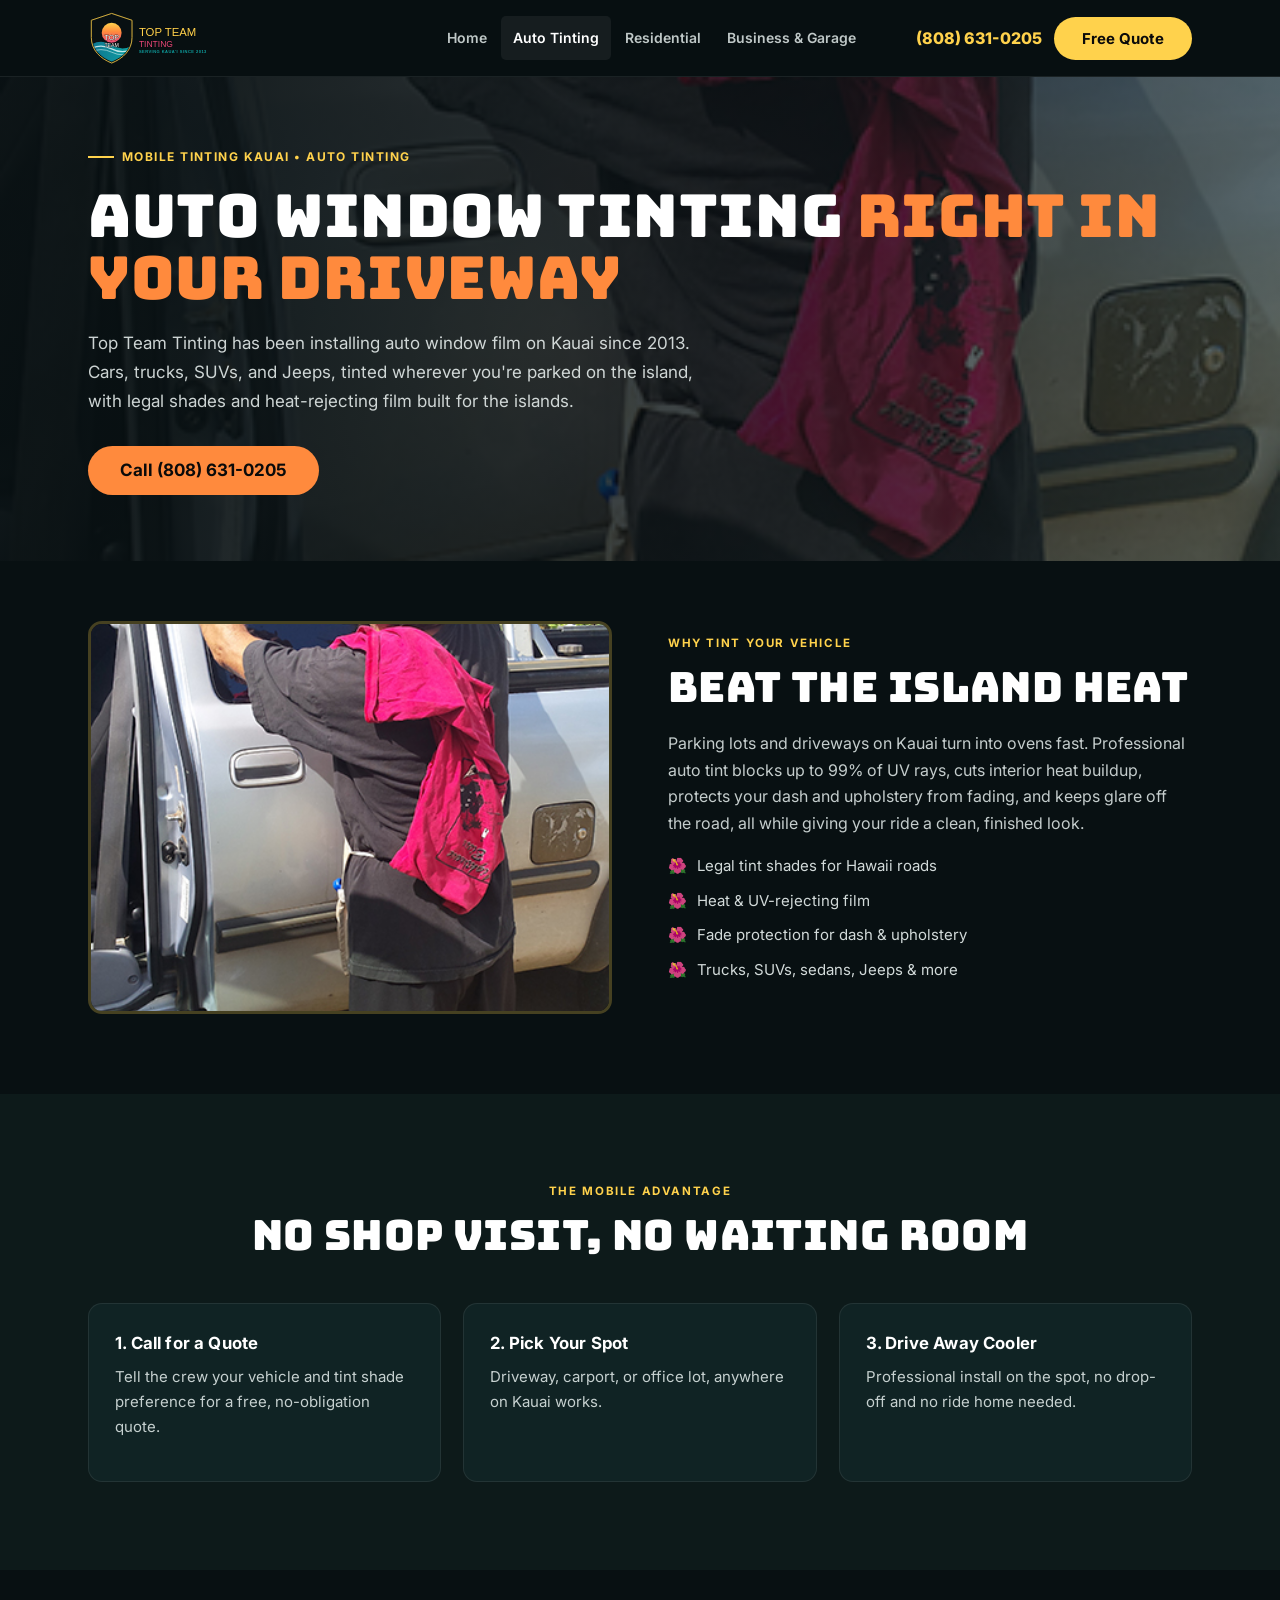
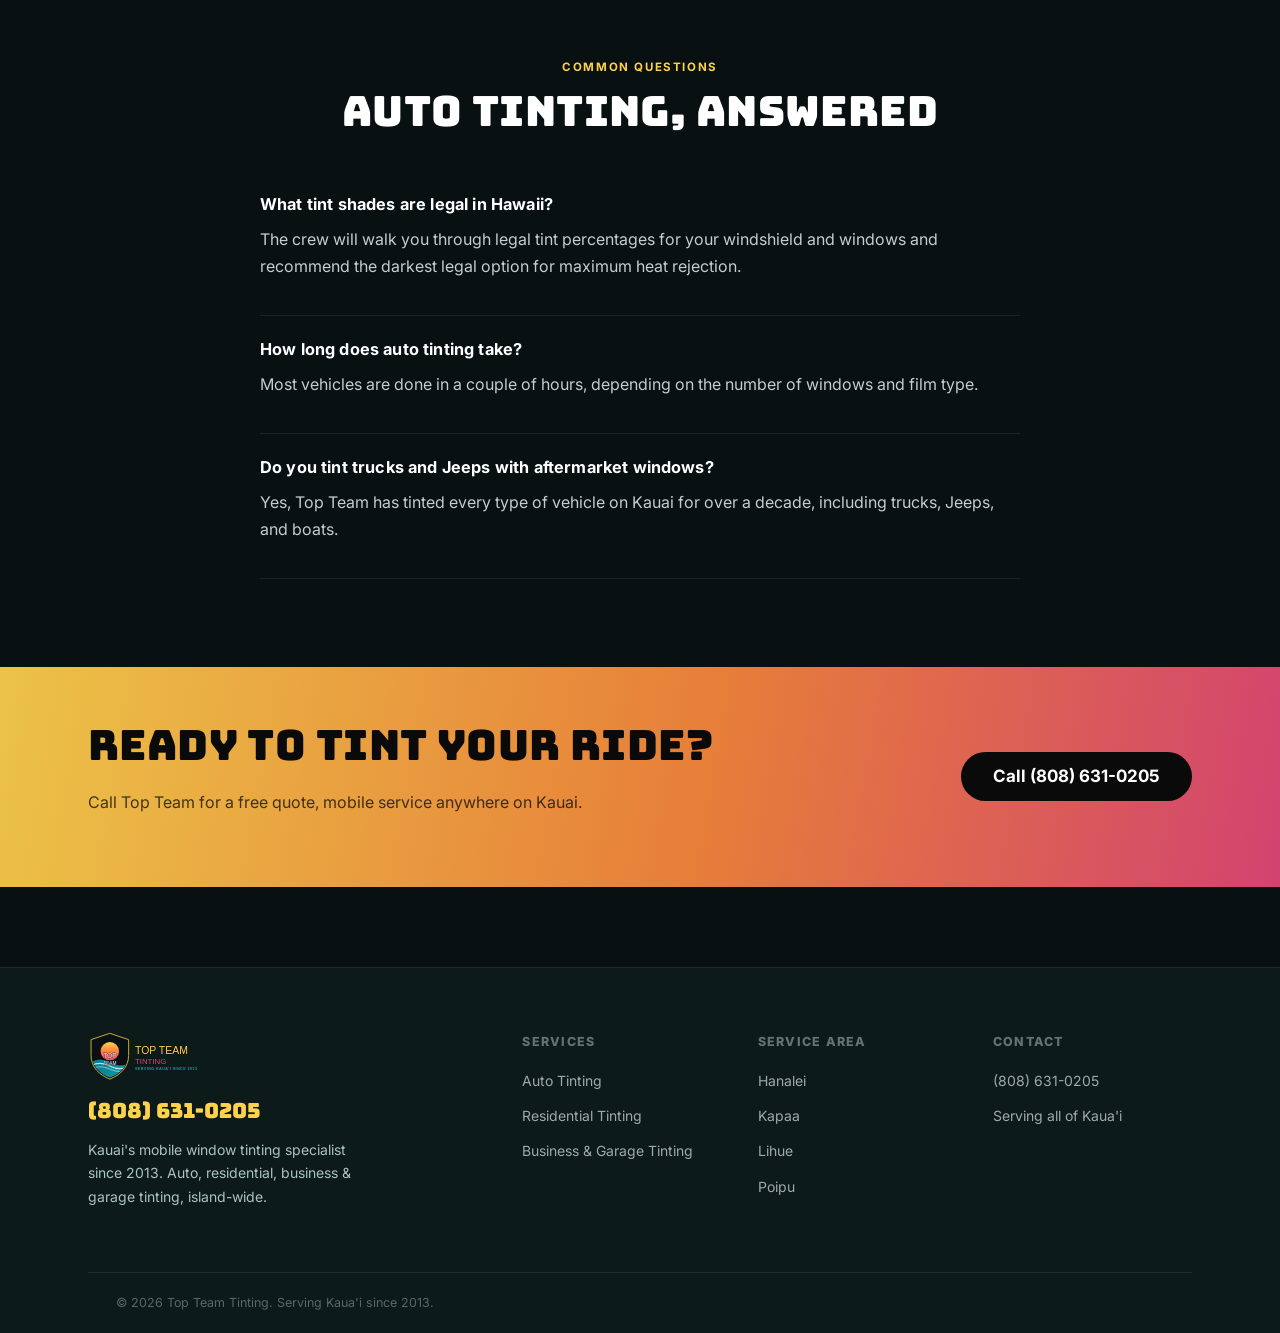
==== services/auto-window-tinting.html @ 68826d12 "Rebrand to Top Team Tinting (Kauai) Reuses the Mike's Mobile Tinting site build as a base: swaps bra" ====
<!DOCTYPE html>
<html lang="en">
<head>
<meta charset="UTF-8">
<meta name="viewport" content="width=device-width, initial-scale=1.0">
<title>Auto Window Tinting Kauai | Top Team Tinting</title>
<meta name="description" content="Mobile auto window tinting on Kauai. Cars, trucks, SUVs & Jeeps tinted in your driveway, island-wide. Free quote: (808) 631-0205.">
<link rel="canonical" href="https://topteamtinting.com/services/auto-window-tinting.html">
<link rel="icon" type="image/svg+xml" href="/images/logo.svg">
<link rel="preconnect" href="https://fonts.googleapis.com">
<link rel="preconnect" href="https://fonts.gstatic.com" crossorigin>
<link href="https://fonts.googleapis.com/css2?family=Bungee&family=Anton&family=Inter:wght@400;500;600;700;800&display=swap" rel="stylesheet">
<link rel="stylesheet" href="/css/site.css">
<script type="application/ld+json">{"@context":"https://schema.org","@type":"Service","serviceType":"Automotive Window Tinting","provider":{"@type":"LocalBusiness","name":"Top Team Tinting","telephone":"+18086310205"},"areaServed":"Kauai, Hawaii"}</script>
</head>
<body>

<nav class="nav">
  <div class="container nav-inner">
    <a href="/" class="logo"><img src="/images/logo.svg" alt="Top Team Tinting - Kauai"></a>
    <div class="nav-menu">
      <a href="/" class="nav-link">Home</a>
      <a href="/services/auto-window-tinting.html" class="nav-link active">Auto Tinting</a>
      <a href="/services/residential-window-tinting.html" class="nav-link">Residential</a>
      <a href="/services/commercial-garage-tinting.html" class="nav-link">Business &amp; Garage</a>
    </div>
    <div class="nav-right">
      <a href="tel:+18086310205" class="nav-phone">(808) 631-0205</a>
      <a href="tel:+18086310205" class="btn btn-gold">Free Quote</a>
    </div>
    <button class="menu-toggle" onclick="document.querySelector('.mobile-menu').classList.toggle('open')"><span></span><span></span><span></span></button>
  </div>
  <div class="mobile-menu">
    <a href="/" class="mob-link">Home</a>
    <a href="/services/auto-window-tinting.html" class="mob-link">Auto Tinting</a>
    <a href="/services/residential-window-tinting.html" class="mob-link">Residential Tinting</a>
    <a href="/services/commercial-garage-tinting.html" class="mob-link">Business &amp; Garage Tinting</a>
    <a href="tel:+18086310205" class="mob-phone">&#128222; (808) 631-0205</a>
  </div>
</nav>

<main>

<section class="hero" style="padding-bottom:40px">
  <div class="hero-bg" style="background-image:url('/images/mike-tinting-truck-kauai.jpg')"></div>
  <div class="hero-overlay"></div>
  <div class="container hero-in">
    <div class="eyebrow"><span></span>Mobile Tinting Kauai &bull; Auto Tinting</div>
    <h1>Auto Window Tinting <span class="hl">Right in Your Driveway</span></h1>
    <p class="hero-sub">Top Team Tinting has been installing auto window film on Kauai since 2013. Cars, trucks, SUVs, and Jeeps, tinted wherever you're parked on the island, with legal shades and heat-rejecting film built for the islands.</p>
    <div class="hero-btns">
      <a href="tel:+18086310205" class="btn btn-sunset btn-lg">Call (808) 631-0205</a>
    </div>
  </div>
</section>

<section class="service-block" style="padding:60px 0 80px">
  <div class="container">
    <div class="grid2">
      <div class="photo">
        <img src="/images/mike-tinting-truck-kauai.jpg" alt="Top Team Tinting applying mobile auto window tint to a truck on Kauai" loading="lazy">
      </div>
      <div>
        <span class="eyebrow-sm">Why Tint Your Vehicle</span>
        <h2>Beat the Island Heat</h2>
        <p>Parking lots and driveways on Kauai turn into ovens fast. Professional auto tint blocks up to 99% of UV rays, cuts interior heat buildup, protects your dash and upholstery from fading, and keeps glare off the road, all while giving your ride a clean, finished look.</p>
        <ul class="checks">
          <li>Legal tint shades for Hawaii roads</li>
          <li>Heat &amp; UV-rejecting film</li>
          <li>Fade protection for dash &amp; upholstery</li>
          <li>Trucks, SUVs, sedans, Jeeps &amp; more</li>
        </ul>
      </div>
    </div>
  </div>
</section>

<section class="section" style="background:var(--bg1)">
  <div class="container">
    <div style="text-align:center;margin-bottom:44px">
      <span class="eyebrow-sm">The Mobile Advantage</span>
      <h2>No Shop Visit, No Waiting Room</h2>
    </div>
    <div class="grid3">
      <div class="card"><h4>1. Call for a Quote</h4><p style="font-size:.9375rem">Tell the crew your vehicle and tint shade preference for a free, no-obligation quote.</p></div>
      <div class="card"><h4>2. Pick Your Spot</h4><p style="font-size:.9375rem">Driveway, carport, or office lot, anywhere on Kauai works.</p></div>
      <div class="card"><h4>3. Drive Away Cooler</h4><p style="font-size:.9375rem">Professional install on the spot, no drop-off and no ride home needed.</p></div>
    </div>
  </div>
</section>

<section class="section">
  <div class="container">
    <div style="text-align:center;margin-bottom:36px">
      <span class="eyebrow-sm">Common Questions</span>
      <h2>Auto Tinting, Answered</h2>
    </div>
    <div style="max-width:760px;margin:0 auto">
      <div class="faq-item"><h4>What tint shades are legal in Hawaii?</h4><p>The crew will walk you through legal tint percentages for your windshield and windows and recommend the darkest legal option for maximum heat rejection.</p></div>
      <div class="faq-item"><h4>How long does auto tinting take?</h4><p>Most vehicles are done in a couple of hours, depending on the number of windows and film type.</p></div>
      <div class="faq-item"><h4>Do you tint trucks and Jeeps with aftermarket windows?</h4><p>Yes, Top Team has tinted every type of vehicle on Kauai for over a decade, including trucks, Jeeps, and boats.</p></div>
    </div>
  </div>
</section>

<section class="cta-strip">
  <div class="container" style="display:flex;justify-content:space-between;align-items:center;flex-wrap:wrap;gap:24px">
    <div>
      <h2>Ready to Tint Your Ride?</h2>
      <p>Call Top Team for a free quote, mobile service anywhere on Kauai.</p>
    </div>
    <div style="display:flex;gap:12px;flex-wrap:wrap">
      <a href="tel:+18086310205" class="btn btn-dark btn-lg">Call (808) 631-0205</a>
    </div>
  </div>
</section>

</main>

<footer class="footer">
  <div class="container">
    <div class="footer-inner">
      <div class="footer-brand">
        <img src="/images/logo.svg" alt="Top Team Tinting">
        <span class="footer-phone">(808) 631-0205</span>
        <p>Kauai's mobile window tinting specialist since 2013. Auto, residential, business &amp; garage tinting, island-wide.</p>
      </div>
      <div class="footer-col">
        <h4>Services</h4>
        <ul>
          <li><a href="/services/auto-window-tinting.html">Auto Tinting</a></li>
          <li><a href="/services/residential-window-tinting.html">Residential Tinting</a></li>
          <li><a href="/services/commercial-garage-tinting.html">Business &amp; Garage Tinting</a></li>
        </ul>
      </div>
      <div class="footer-col">
        <h4>Service Area</h4>
        <ul>
          <li><a href="#">Hanalei</a></li>
          <li><a href="#">Kapaa</a></li>
          <li><a href="#">Lihue</a></li>
          <li><a href="#">Poipu</a></li>
        </ul>
      </div>
      <div class="footer-col">
        <h4>Contact</h4>
        <ul>
          <li><a href="tel:+18086310205">(808) 631-0205</a></li>
          <li><a href="#">Serving all of Kaua'i</a></li>
        </ul>
      </div>
    </div>
    <div class="footer-bottom">
      <div class="container footer-bottom-inner">
        <span>&copy; 2026 Top Team Tinting. Serving Kaua'i since 2013.</span>
      </div>
    </div>
  </div>
</footer>

<div class="sticky-cta">
  <a href="tel:+18086310205" class="btn btn-gold">Call (808) 631-0205</a>
</div>

</body>
</html>
---- css/site.css ----
*,*::before,*::after{box-sizing:border-box;margin:0;padding:0}
html{scroll-behavior:smooth;-webkit-text-size-adjust:100%}
body{background:#081012;color:#eef6f5;font-family:'Inter',sans-serif;line-height:1.65;-webkit-font-smoothing:antialiased;overflow-x:hidden}
img{display:block;max-width:100%;height:auto}
a{color:inherit;text-decoration:none}
:root{--gold:#FFD24C;--sunset:#FF8A3D;--pink:#E8497A;--teal:#0FA3A3;--teal-dk:#0a6e6e;--bg0:#081012;--bg1:#0d1a1a;--bg2:#102324;--bg3:#163232;--border:rgba(255,255,255,.08);--muted:#a9c4c2}
.container{max-width:1160px;margin:0 auto;padding:0 28px}
.section{padding:88px 0}
h1,h2,h3,h4{font-family:'Bungee','Anton',sans-serif;font-weight:400;letter-spacing:.01em;color:#fff}
.script{font-family:'Dancing Script',cursive}
.btn{display:inline-flex;align-items:center;gap:8px;font-weight:700;font-size:.9375rem;padding:14px 28px;border-radius:30px;border:none;cursor:pointer;transition:all .15s;text-decoration:none;line-height:1;white-space:nowrap}
.btn:hover{transform:translateY(-2px);box-shadow:0 8px 28px rgba(0,0,0,.5)}
.btn-gold{background:var(--gold);color:#0a0a0a}
.btn-gold:hover{background:#ffe08a}
.btn-sunset{background:var(--sunset);color:#0a0a0a}
.btn-sunset:hover{background:#ffab6b}
.btn-ghost{background:transparent;color:#fff;border:2px solid rgba(255,255,255,.28)}
.btn-ghost:hover{border-color:#fff;background:rgba(255,255,255,.05)}
.btn-lg{font-size:1.0625rem;padding:16px 32px}
/* nav */
.nav{position:sticky;top:0;z-index:500;background:rgba(8,16,18,.96);backdrop-filter:blur(14px);border-bottom:1px solid var(--border)}
.nav-inner{display:flex;align-items:center;height:76px;gap:28px}
.logo img{height:52px;width:auto;flex-shrink:0}
.nav-menu{display:flex;align-items:center;gap:2px;margin-left:auto}
.nav-link{display:flex;align-items:center;gap:5px;font-size:.875rem;font-weight:600;color:rgba(238,246,245,.8);padding:10px 12px;border-radius:5px;cursor:pointer;background:none;border:none;font-family:'Inter',sans-serif}
.nav-link:hover,.nav-link.active{color:#fff;background:rgba(255,255,255,.06)}
.nav-right{display:flex;align-items:center;gap:12px;margin-left:20px}
.nav-phone{font-size:1rem;font-weight:800;color:var(--gold);white-space:nowrap}
.menu-toggle{display:none;flex-direction:column;gap:5px;background:none;border:none;cursor:pointer;padding:6px;margin-left:auto}
.menu-toggle span{display:block;width:22px;height:2px;background:#fff}
.mobile-menu{display:none;flex-direction:column;background:var(--bg1);border-top:1px solid var(--border)}
.mobile-menu.open{display:flex}
.mob-link{font-size:.9375rem;color:rgba(238,246,245,.85);padding:11px 24px;border-bottom:1px solid rgba(255,255,255,.05);display:block}
.mob-phone{display:flex;align-items:center;gap:9px;color:var(--gold);font-weight:700;font-size:1.05rem;padding:14px 24px 18px}
@media(max-width:980px){.nav-menu{display:none}.menu-toggle{display:flex}.nav-right .btn{display:none}}
/* hero */
.hero{position:relative;padding:70px 0 60px;overflow:hidden}
.hero-bg{position:absolute;inset:0;background-size:cover;background-position:center}
.hero-overlay{position:absolute;inset:0;background:linear-gradient(105deg,rgba(8,16,18,.94) 15%,rgba(8,16,18,.78) 55%,rgba(10,30,30,.55) 100%)}
.hero-in{position:relative;z-index:2}
.eyebrow{display:flex;align-items:center;gap:8px;font-size:.75rem;font-weight:700;letter-spacing:.12em;text-transform:uppercase;color:var(--gold);margin-bottom:18px}
.eyebrow span{width:26px;height:2px;background:var(--gold);display:block}
h1{font-size:clamp(2.3rem,5vw,3.7rem);line-height:1.05;margin-bottom:20px}
h1 .hl{color:var(--sunset)}
.hero-sub{font-size:1.0625rem;color:rgba(238,246,245,.85);max-width:640px;margin-bottom:30px;line-height:1.7}
.hero-btns{display:flex;flex-wrap:wrap;gap:12px;margin-bottom:26px}
.trust-row{display:flex;flex-wrap:wrap;gap:16px}
.trust-item{display:flex;align-items:center;gap:7px;font-size:.78rem;font-weight:600;color:rgba(238,246,245,.65);letter-spacing:.03em;text-transform:uppercase}
/* content */
.eyebrow-sm{font-size:.72rem;font-weight:700;letter-spacing:.14em;text-transform:uppercase;color:var(--gold);margin-bottom:12px;display:block}
h2{font-size:clamp(1.9rem,3.4vw,2.6rem);margin-bottom:20px;line-height:1.1}
h3{font-size:1.35rem;margin-bottom:12px;color:#fff}
h4{font-family:'Inter',sans-serif;font-weight:700;font-size:1.05rem;color:#fff;margin-bottom:8px}
p{color:rgba(238,246,245,.82);margin-bottom:16px;font-size:1rem}
.card{background:var(--bg2);border:1px solid var(--border);border-radius:14px;padding:26px}
.grid2{display:grid;grid-template-columns:1fr 1fr;gap:56px;align-items:center}
.grid3{display:grid;grid-template-columns:repeat(3,1fr);gap:22px}
.grid4{display:grid;grid-template-columns:repeat(4,1fr);gap:18px}
@media(max-width:900px){.grid2{grid-template-columns:1fr;gap:32px}.grid3{grid-template-columns:1fr}.grid4{grid-template-columns:1fr 1fr}}
.photo{border-radius:14px;overflow:hidden;aspect-ratio:4/3;border:3px solid rgba(255,210,76,.25)}
.photo img{width:100%;height:100%;object-fit:cover}
.checks{list-style:none;display:flex;flex-direction:column;gap:10px;margin:18px 0}
.checks li{display:flex;gap:10px;color:rgba(238,246,245,.88);font-size:.9375rem}
.checks li::before{content:'\1F33A';filter:none}
/* faq */
.faq-item{border-bottom:1px solid var(--border);padding:20px 0}
.faq-item h4{font-family:'Inter',sans-serif;font-size:1.02rem;color:#fff;margin-bottom:8px}
/* areas */
.area-grid{display:flex;flex-wrap:wrap;gap:10px}
.area-pill{background:var(--bg2);border:1px solid var(--border);border-radius:30px;padding:10px 18px;font-size:.875rem;font-weight:600;color:rgba(238,246,245,.8)}
.area-pill:hover{border-color:rgba(255,210,76,.5);color:#fff}
/* how it works */
.how-it-works{background:linear-gradient(rgba(8,16,18,.92),rgba(8,16,18,.92)),url('/images/mike-tinting-truck-kauai.jpg');background-size:cover;background-position:center;background-repeat:no-repeat}
/* cta strip */
.cta-strip{background:linear-gradient(100deg,rgba(255,210,76,.92),rgba(255,138,61,.9) 55%,rgba(232,73,122,.9));padding:56px 0}
.cta-strip h2{color:#0a0a0a}
.cta-strip p{color:rgba(10,10,10,.75)}
.btn-dark{background:#0a0a0a;color:#fff}
.btn-dark:hover{background:#1a1a1a}
/* footer */
.footer{background:var(--bg1);border-top:1px solid var(--border);padding:64px 0 0;margin-top:80px}
.footer-inner{display:grid;grid-template-columns:2fr 1fr 1fr 1fr;gap:36px;margin-bottom:48px}
.footer-brand img{height:48px;margin-bottom:14px}
.footer-brand p{font-size:.875rem;color:var(--muted);max-width:280px}
.footer-phone{font-family:'Bungee',sans-serif;font-size:1.3rem;color:var(--gold);display:block;margin:10px 0}
.footer-col h4{font-family:'Inter',sans-serif;font-weight:800;font-size:.78rem;letter-spacing:.1em;text-transform:uppercase;color:rgba(238,246,245,.4);margin-bottom:14px}
.footer-col ul{list-style:none;display:flex;flex-direction:column;gap:9px}
.footer-col ul li a{font-size:.875rem;color:rgba(238,246,245,.65)}
.footer-col ul li a:hover{color:#fff}
.footer-bottom{border-top:1px solid var(--border);padding:20px 0;margin-top:10px}
.footer-bottom-inner{display:flex;justify-content:space-between;gap:16px;flex-wrap:wrap;font-size:.78rem;color:rgba(238,246,245,.35)}
@media(max-width:900px){.footer-inner{grid-template-columns:1fr 1fr;gap:28px}}
/* sticky mobile cta */
.sticky-cta{position:fixed;left:0;right:0;bottom:0;z-index:400;background:var(--bg1);border-top:1px solid var(--border);padding:10px 16px;display:none;gap:10px}
@media(max-width:760px){.sticky-cta{display:flex}body{padding-bottom:64px}}
.sticky-cta a{flex:1;text-align:center}
.gallery-grid{display:grid;grid-template-columns:repeat(2,1fr);gap:14px}
.gallery-grid img{border-radius:12px;aspect-ratio:3/4;object-fit:cover;border:3px solid rgba(255,210,76,.2)}
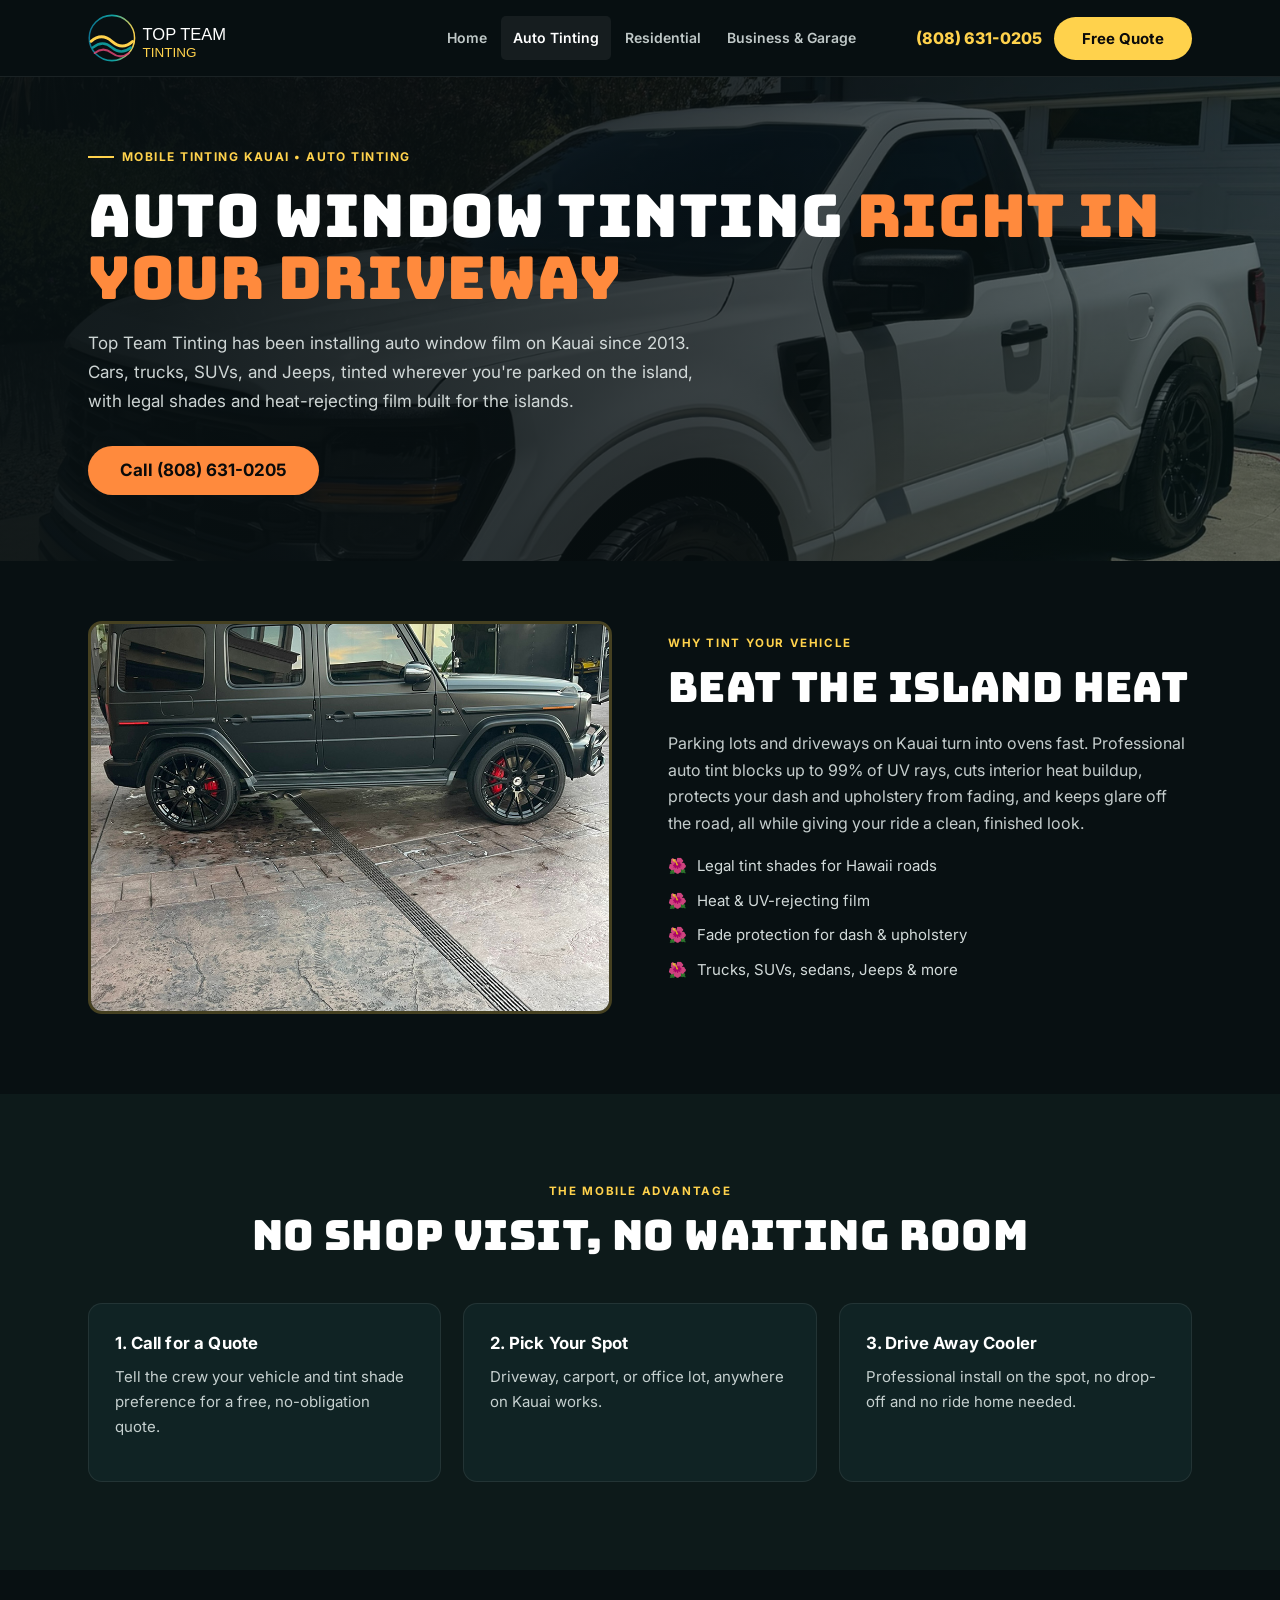
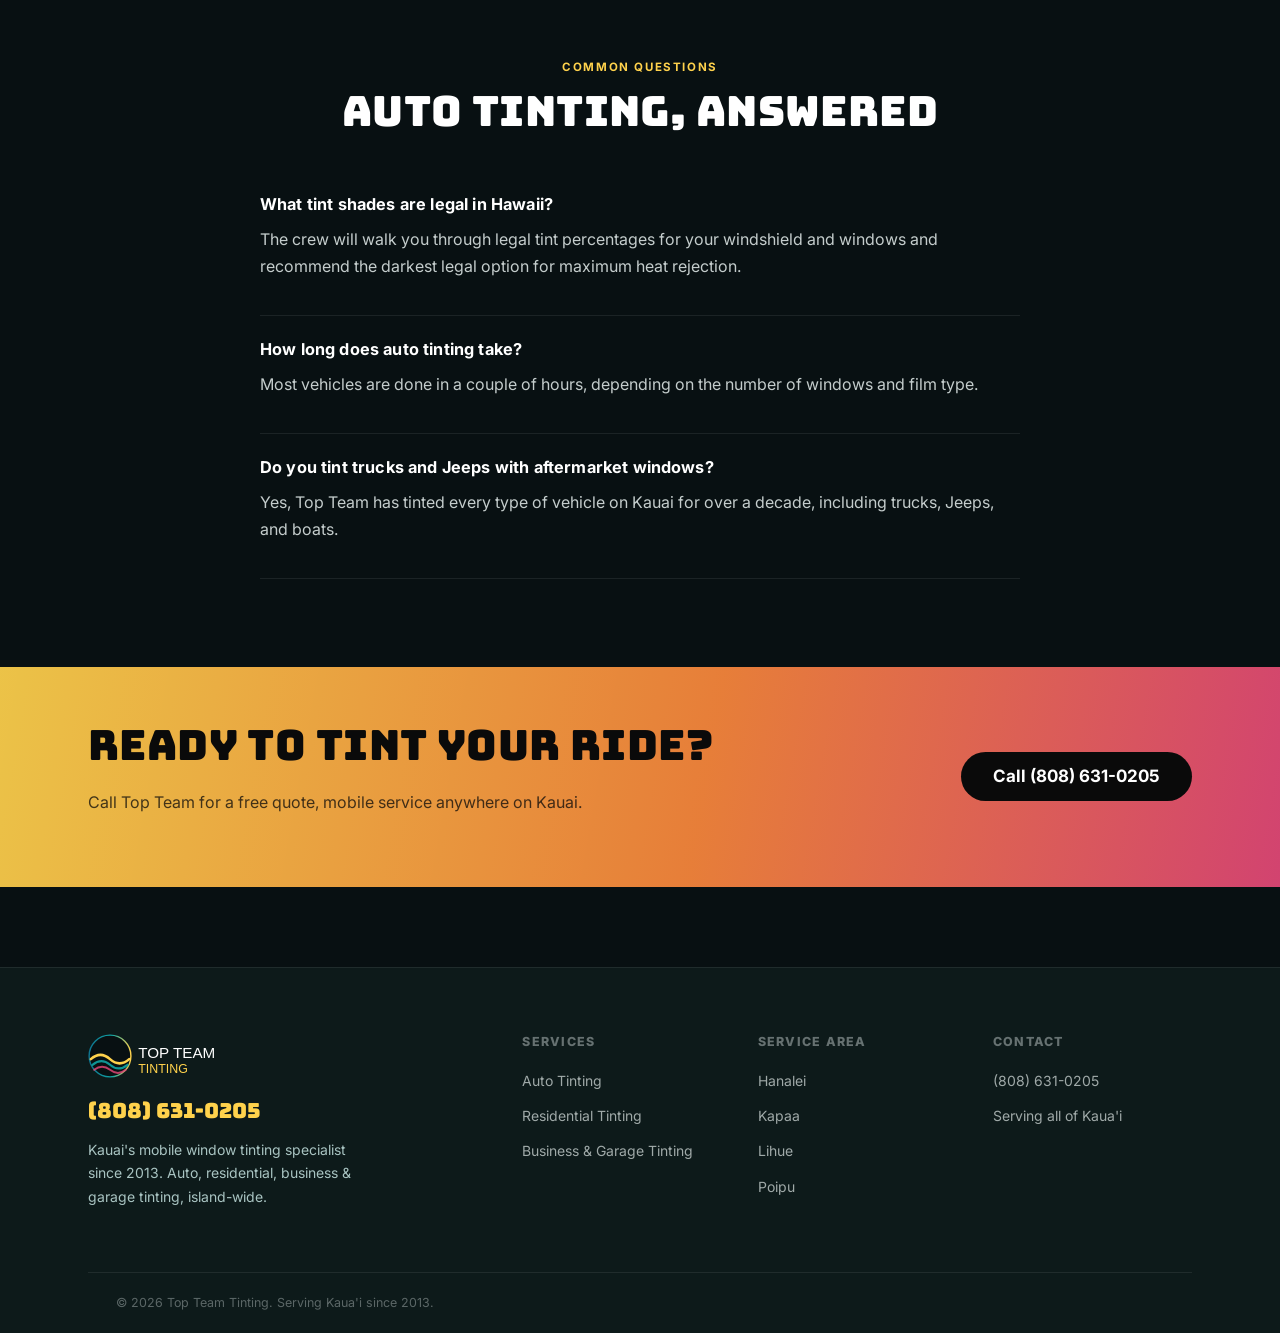
==== commit d6c828cf: "Swap in real photography and simplify the logo Replaces the placeholder Mike's Mobile Tinting photos" ====
--- a/services/auto-window-tinting.html
+++ b/services/auto-window-tinting.html
@@ -42,7 +42,7 @@
 <main>
 
 <section class="hero" style="padding-bottom:40px">
-  <div class="hero-bg" style="background-image:url('/images/mike-tinting-truck-kauai.jpg')"></div>
+  <div class="hero-bg" style="background-image:url('/images/ford-f150-tinted.jpg')"></div>
   <div class="hero-overlay"></div>
   <div class="container hero-in">
     <div class="eyebrow"><span></span>Mobile Tinting Kauai &bull; Auto Tinting</div>
@@ -58,7 +58,7 @@
   <div class="container">
     <div class="grid2">
       <div class="photo">
-        <img src="/images/mike-tinting-truck-kauai.jpg" alt="Top Team Tinting applying mobile auto window tint to a truck on Kauai" loading="lazy">
+        <img src="/images/mercedes-g-wagon-tinted.jpg" alt="Mercedes G-Wagon freshly tinted by Top Team Tinting, mobile auto tinting Kauai" loading="lazy">
       </div>
       <div>
         <span class="eyebrow-sm">Why Tint Your Vehicle</span>
--- a/css/site.css
+++ b/css/site.css
@@ -70,7 +70,7 @@
 .area-pill{background:var(--bg2);border:1px solid var(--border);border-radius:30px;padding:10px 18px;font-size:.875rem;font-weight:600;color:rgba(238,246,245,.8)}
 .area-pill:hover{border-color:rgba(255,210,76,.5);color:#fff}
 /* how it works */
-.how-it-works{background:linear-gradient(rgba(8,16,18,.92),rgba(8,16,18,.92)),url('/images/mike-tinting-truck-kauai.jpg');background-size:cover;background-position:center;background-repeat:no-repeat}
+.how-it-works{background:linear-gradient(rgba(8,16,18,.92),rgba(8,16,18,.92)),url('/images/mercedes-gle-clean.jpg');background-size:cover;background-position:center;background-repeat:no-repeat}
 /* cta strip */
 .cta-strip{background:linear-gradient(100deg,rgba(255,210,76,.92),rgba(255,138,61,.9) 55%,rgba(232,73,122,.9));padding:56px 0}
 .cta-strip h2{color:#0a0a0a}
